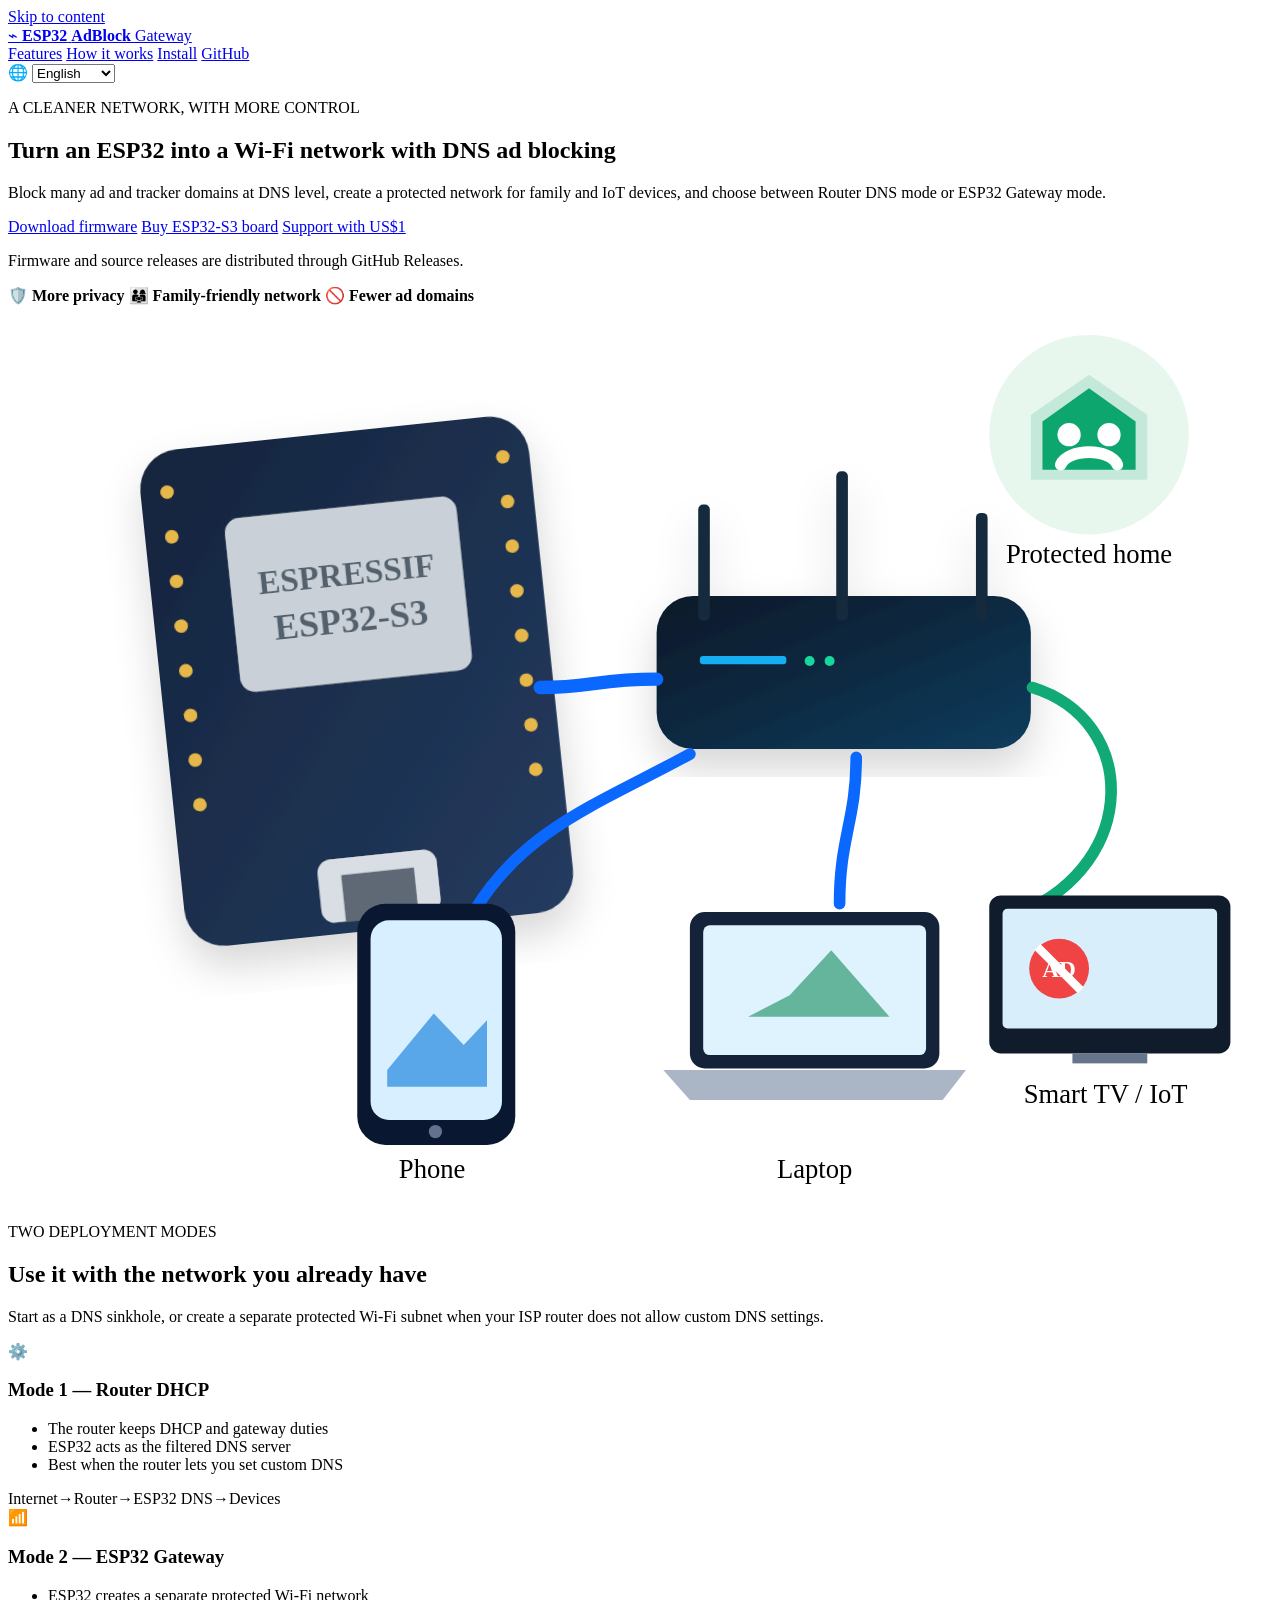
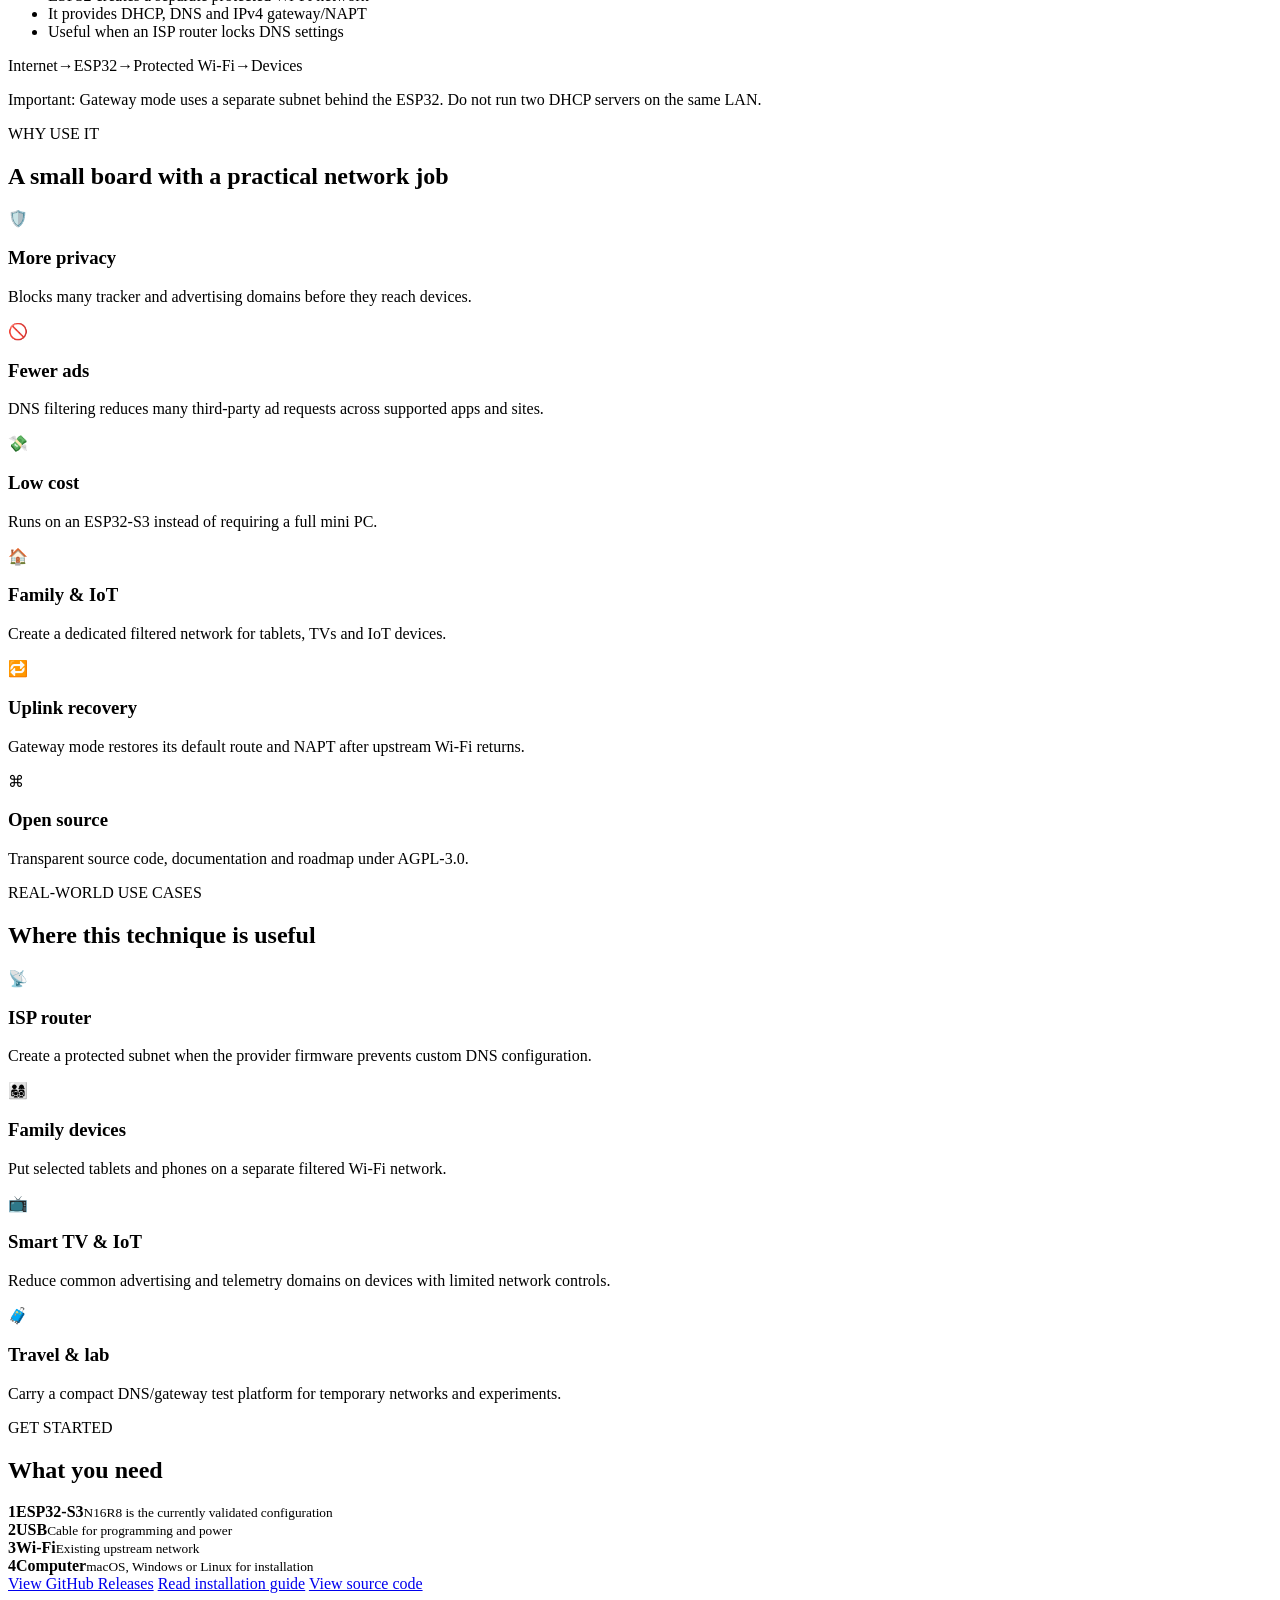
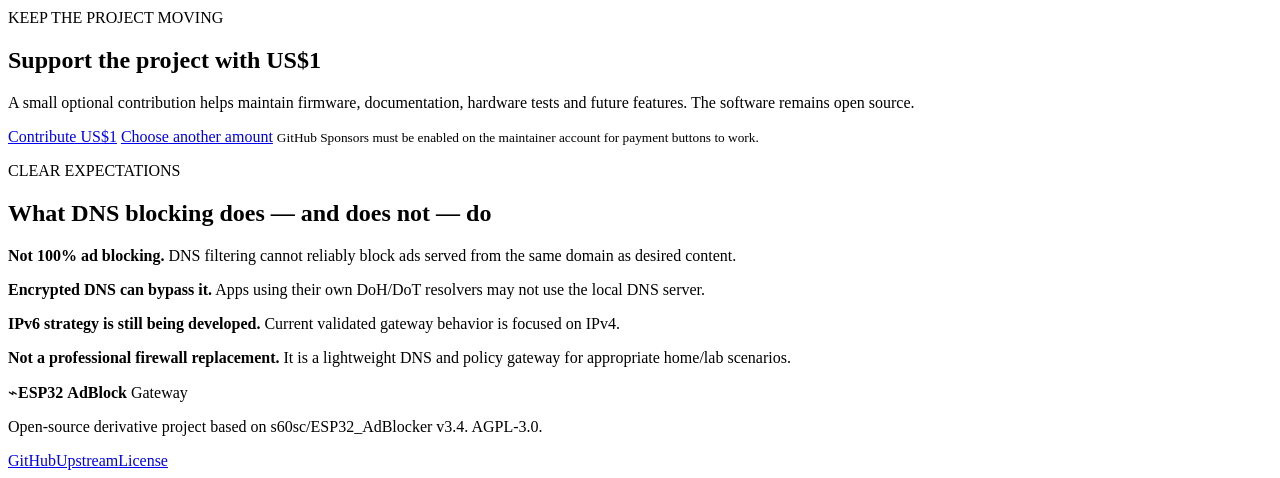
==== site/index.html @ 67499614 "feat(site): add SEO-ready landing page" ====
<!doctype html>
<html lang="en">
<head>
  <meta charset="utf-8">
  <meta name="viewport" content="width=device-width,initial-scale=1">
  <title>ESP32 AdBlock Gateway — DNS Ad Blocking & Protected Wi‑Fi Gateway</title>
  <meta name="description" content="Turn an ESP32-S3 into a low-cost DNS ad blocker and optional protected Wi-Fi gateway for home, family, Smart TV and IoT networks.">
  <meta name="robots" content="index,follow,max-image-preview:large">
  <meta name="theme-color" content="#0b68ff">
  <link rel="canonical" href="https://abraaobat.github.io/ESP32_AdBlocker/">
  <link rel="icon" href="./favicon.svg" type="image/svg+xml">
  <link rel="stylesheet" href="./styles.css">
  <meta property="og:type" content="website">
  <meta property="og:title" content="ESP32 AdBlock Gateway">
  <meta property="og:description" content="DNS-level ad blocking plus an optional protected Wi-Fi gateway powered by ESP32-S3.">
  <meta property="og:url" content="https://abraaobat.github.io/ESP32_AdBlocker/">
  <meta property="og:site_name" content="ESP32 AdBlock Gateway">
  <meta name="twitter:card" content="summary_large_image">
  <script type="application/ld+json">
  {
    "@context":"https://schema.org",
    "@type":"SoftwareApplication",
    "name":"ESP32 AdBlock Gateway",
    "applicationCategory":"UtilitiesApplication",
    "operatingSystem":"ESP32-S3",
    "isAccessibleForFree":true,
    "license":"https://www.gnu.org/licenses/agpl-3.0.html",
    "codeRepository":"https://github.com/abraaobat/ESP32_AdBlocker",
    "downloadUrl":"https://github.com/abraaobat/ESP32_AdBlocker/releases",
    "description":"Open-source ESP32-S3 DNS ad blocker with optional protected Wi-Fi gateway mode."
  }
  </script>
</head>
<body>
  <a class="skip-link" href="#main">Skip to content</a>
  <header class="topbar">
    <a class="brand" href="#top" aria-label="ESP32 AdBlock Gateway home">
      <span class="brand-mark" aria-hidden="true">⌁</span>
      <span><strong>ESP32</strong> <b>AdBlock</b> Gateway</span>
    </a>
    <nav class="nav" aria-label="Primary navigation">
      <a href="#features" data-i18n="navFeatures">Features</a>
      <a href="#how" data-i18n="navHow">How it works</a>
      <a href="#install" data-i18n="navInstall">Install</a>
      <a href="https://github.com/abraaobat/ESP32_AdBlocker" rel="noopener">GitHub</a>
    </nav>
    <label class="lang-control" aria-label="Language">
      <span>🌐</span>
      <select id="languageSelect">
        <option value="en">English</option>
        <option value="pt-BR">Português</option>
        <option value="es">Español</option>
        <option value="fr">Français</option>
        <option value="zh-CN">简体中文</option>
      </select>
    </label>
  </header>

  <main id="main">
    <section class="hero" id="top">
      <div class="hero-copy">
        <p class="eyebrow" data-i18n="eyebrow">A CLEANER NETWORK, WITH MORE CONTROL</p>
        <h1 data-i18n="heroTitle">Turn an ESP32 into a Wi‑Fi network with DNS ad blocking</h1>
        <p class="hero-lead" data-i18n="heroLead">Block many ad and tracker domains at DNS level, create a protected network for family and IoT devices, and choose between Router DNS mode or ESP32 Gateway mode.</p>
        <div class="cta-row">
          <a class="btn btn-primary" href="https://github.com/abraaobat/ESP32_AdBlocker/releases" rel="noopener" data-i18n="downloadFirmware">Download firmware</a>
          <a class="btn btn-accent" href="https://lista.mercadolivre.com.br/esp32-s3-n16r8" rel="nofollow noopener" data-i18n="buyBoard">Buy ESP32-S3 board</a>
          <a class="btn btn-ghost" href="#support" data-i18n="supportOne">Support with US$1</a>
        </div>
        <p class="microcopy" data-i18n="releaseNote">Firmware and source releases are distributed through GitHub Releases.</p>
        <div class="trust-row" aria-label="Benefits">
          <span>🛡️ <b data-i18n="trustPrivacy">More privacy</b></span>
          <span>👨‍👩‍👧 <b data-i18n="trustFamily">Family-friendly network</b></span>
          <span>🚫 <b data-i18n="trustAds">Fewer ad domains</b></span>
        </div>
      </div>

      <div class="hero-visual" aria-label="ESP32 connected between the home network and protected devices">
        <svg viewBox="0 0 760 540" role="img" aria-labelledby="heroSvgTitle heroSvgDesc">
          <title id="heroSvgTitle">ESP32 AdBlock Gateway network diagram</title>
          <desc id="heroSvgDesc">An ESP32-S3 board and home router feeding a phone, laptop and smart TV through a filtered network.</desc>
          <defs>
            <linearGradient id="boardGrad" x1="0" y1="0" x2="1" y2="1"><stop stop-color="#14243d"/><stop offset="1" stop-color="#243b5f"/></linearGradient>
            <linearGradient id="routerGrad" x1="0" y1="0" x2="1" y2="1"><stop stop-color="#071827"/><stop offset="1" stop-color="#123c5d"/></linearGradient>
            <filter id="shadow"><feDropShadow dx="0" dy="12" stdDeviation="12" flood-opacity=".16"/></filter>
          </defs>
          <circle cx="650" cy="78" r="60" fill="#e7f7ee"/>
          <path d="M650 42l35 24v39h-70V66z" fill="#12a36f" opacity=".16"/>
          <path d="M650 50l28 20v29h-56V70z" fill="#0ea66f"/>
          <circle cx="638" cy="78" r="7" fill="#fff"/><circle cx="662" cy="78" r="7" fill="#fff"/><path d="M633 96c4-10 30-10 34 0" stroke="#fff" stroke-width="7" stroke-linecap="round" fill="none"/>
          <text x="650" y="155" text-anchor="middle" class="svg-label">Protected home</text>

          <g transform="translate(90 75) rotate(-6 130 130)" filter="url(#shadow)">
            <rect x="0" y="0" width="235" height="300" rx="24" fill="url(#boardGrad)"/>
            <rect x="48" y="45" width="140" height="105" rx="9" fill="#c9d0d7"/>
            <text x="118" y="92" text-anchor="middle" font-size="20" fill="#52606d" font-weight="700">ESPRESSIF</text>
            <text x="118" y="120" text-anchor="middle" font-size="22" fill="#52606d" font-weight="800">ESP32‑S3</text>
            <rect x="82" y="255" width="72" height="38" rx="8" fill="#d9dee4"/>
            <rect x="96" y="265" width="44" height="28" fill="#5f6974"/>
            <g fill="#e5b84a"><circle cx="16" cy="25" r="4"/><circle cx="16" cy="52" r="4"/><circle cx="16" cy="79" r="4"/><circle cx="16" cy="106" r="4"/><circle cx="16" cy="133" r="4"/><circle cx="16" cy="160" r="4"/><circle cx="16" cy="187" r="4"/><circle cx="16" cy="214" r="4"/><circle cx="219" cy="25" r="4"/><circle cx="219" cy="52" r="4"/><circle cx="219" cy="79" r="4"/><circle cx="219" cy="106" r="4"/><circle cx="219" cy="133" r="4"/><circle cx="219" cy="160" r="4"/><circle cx="219" cy="187" r="4"/><circle cx="219" cy="214" r="4"/></g>
          </g>

          <g transform="translate(390 120)" filter="url(#shadow)">
            <rect x="0" y="55" width="225" height="92" rx="22" fill="url(#routerGrad)"/>
            <rect x="26" y="91" width="52" height="5" rx="2" fill="#13aef3"/><circle cx="92" cy="94" r="3" fill="#16d79c"/><circle cx="104" cy="94" r="3" fill="#16d79c"/>
            <rect x="25" y="0" width="7" height="70" rx="3" fill="#142a3e"/><rect x="108" y="-20" width="7" height="90" rx="3" fill="#142a3e"/><rect x="192" y="5" width="7" height="65" rx="3" fill="#142a3e"/>
          </g>
          <path d="M320 230 C350 230 355 225 390 225" stroke="#0b68ff" stroke-width="8" fill="none" stroke-linecap="round"/>
          <path d="M616 230 C680 250 680 335 610 365" stroke="#11aa76" stroke-width="7" fill="none" stroke-linecap="round"/>
          <path d="M510 272 C510 310 500 320 500 360" stroke="#0b68ff" stroke-width="7" fill="none" stroke-linecap="round"/>
          <path d="M410 270 C355 300 310 315 280 365" stroke="#0b68ff" stroke-width="7" fill="none" stroke-linecap="round"/>

          <g transform="translate(210 360)"><rect width="95" height="145" rx="17" fill="#0a1730"/><rect x="8" y="10" width="79" height="120" rx="11" fill="#d8efff"/><path d="M18 100l28-34 18 19 14-15v40H18z" fill="#59a6e8"/><circle cx="47" cy="137" r="4" fill="#61718e"/></g>
          <g transform="translate(410 365)"><rect x="0" y="0" width="150" height="94" rx="9" fill="#14223a"/><rect x="8" y="8" width="134" height="78" rx="4" fill="#dff3ff"/><path d="M60 50l25-27 35 40H35z" fill="#65b59c"/><path d="M-16 95h182l-14 18H0z" fill="#aab6c6"/></g>
          <g transform="translate(590 355)"><rect width="145" height="95" rx="7" fill="#101b2c"/><rect x="8" y="8" width="129" height="72" rx="3" fill="#d9eefb"/><circle cx="42" cy="44" r="18" fill="#f04444"/><text x="42" y="49" text-anchor="middle" font-size="14" fill="#fff" font-weight="900">AD</text><line x1="29" y1="31" x2="55" y2="57" stroke="#fff" stroke-width="5"/><rect x="50" y="95" width="45" height="6" fill="#66758b"/></g>
          <text x="255" y="525" text-anchor="middle" class="svg-label">Phone</text><text x="485" y="525" text-anchor="middle" class="svg-label">Laptop</text><text x="660" y="480" text-anchor="middle" class="svg-label">Smart TV / IoT</text>
        </svg>
      </div>
    </section>

    <section class="section" id="how">
      <div class="section-heading">
        <p class="eyebrow" data-i18n="howEyebrow">TWO DEPLOYMENT MODES</p>
        <h2 data-i18n="howTitle">Use it with the network you already have</h2>
        <p data-i18n="howLead">Start as a DNS sinkhole, or create a separate protected Wi‑Fi subnet when your ISP router does not allow custom DNS settings.</p>
      </div>
      <div class="mode-grid">
        <article class="mode-card blue-card">
          <div class="mode-icon">⚙️</div>
          <h3 data-i18n="mode1Title">Mode 1 — Router DHCP</h3>
          <ul>
            <li data-i18n="mode1a">The router keeps DHCP and gateway duties</li>
            <li data-i18n="mode1b">ESP32 acts as the filtered DNS server</li>
            <li data-i18n="mode1c">Best when the router lets you set custom DNS</li>
          </ul>
          <div class="mini-flow"><span>Internet</span><b>→</b><span>Router</span><b>→</b><span>ESP32 DNS</span><b>→</b><span>Devices</span></div>
        </article>
        <article class="mode-card green-card">
          <div class="mode-icon">📶</div>
          <h3 data-i18n="mode2Title">Mode 2 — ESP32 Gateway</h3>
          <ul>
            <li data-i18n="mode2a">ESP32 creates a separate protected Wi‑Fi network</li>
            <li data-i18n="mode2b">It provides DHCP, DNS and IPv4 gateway/NAPT</li>
            <li data-i18n="mode2c">Useful when an ISP router locks DNS settings</li>
          </ul>
          <div class="mini-flow"><span>Internet</span><b>→</b><span>ESP32</span><b>→</b><span>Protected Wi‑Fi</span><b>→</b><span>Devices</span></div>
        </article>
      </div>
      <p class="notice" data-i18n="dhcpWarning">Important: Gateway mode uses a separate subnet behind the ESP32. Do not run two DHCP servers on the same LAN.</p>
    </section>

    <section class="section tinted" id="features">
      <div class="section-heading">
        <p class="eyebrow" data-i18n="featuresEyebrow">WHY USE IT</p>
        <h2 data-i18n="featuresTitle">A small board with a practical network job</h2>
      </div>
      <div class="feature-grid">
        <article><span>🛡️</span><h3 data-i18n="fPrivacy">More privacy</h3><p data-i18n="fPrivacyD">Blocks many tracker and advertising domains before they reach devices.</p></article>
        <article><span>🚫</span><h3 data-i18n="fAds">Fewer ads</h3><p data-i18n="fAdsD">DNS filtering reduces many third-party ad requests across supported apps and sites.</p></article>
        <article><span>💸</span><h3 data-i18n="fCost">Low cost</h3><p data-i18n="fCostD">Runs on an ESP32-S3 instead of requiring a full mini PC.</p></article>
        <article><span>🏠</span><h3 data-i18n="fFamily">Family & IoT</h3><p data-i18n="fFamilyD">Create a dedicated filtered network for tablets, TVs and IoT devices.</p></article>
        <article><span>🔁</span><h3 data-i18n="fRecovery">Uplink recovery</h3><p data-i18n="fRecoveryD">Gateway mode restores its default route and NAPT after upstream Wi‑Fi returns.</p></article>
        <article><span>⌘</span><h3 data-i18n="fOpen">Open source</h3><p data-i18n="fOpenD">Transparent source code, documentation and roadmap under AGPL-3.0.</p></article>
      </div>
    </section>

    <section class="section">
      <div class="section-heading"><p class="eyebrow" data-i18n="useEyebrow">REAL-WORLD USE CASES</p><h2 data-i18n="useTitle">Where this technique is useful</h2></div>
      <div class="use-grid">
        <article><div class="use-art router-art">📡</div><h3 data-i18n="uIsp">ISP router</h3><p data-i18n="uIspD">Create a protected subnet when the provider firmware prevents custom DNS configuration.</p></article>
        <article><div class="use-art family-art">👨‍👩‍👧‍👦</div><h3 data-i18n="uKids">Family devices</h3><p data-i18n="uKidsD">Put selected tablets and phones on a separate filtered Wi‑Fi network.</p></article>
        <article><div class="use-art tv-art">📺</div><h3 data-i18n="uTv">Smart TV & IoT</h3><p data-i18n="uTvD">Reduce common advertising and telemetry domains on devices with limited network controls.</p></article>
        <article><div class="use-art travel-art">🧳</div><h3 data-i18n="uTravel">Travel & lab</h3><p data-i18n="uTravelD">Carry a compact DNS/gateway test platform for temporary networks and experiments.</p></article>
      </div>
    </section>

    <section class="section install-section" id="install">
      <div class="section-heading"><p class="eyebrow" data-i18n="installEyebrow">GET STARTED</p><h2 data-i18n="installTitle">What you need</h2></div>
      <div class="requirements">
        <div><b>1</b><span><strong>ESP32‑S3</strong><small data-i18n="reqBoard">N16R8 is the currently validated configuration</small></span></div>
        <div><b>2</b><span><strong>USB</strong><small data-i18n="reqUsb">Cable for programming and power</small></span></div>
        <div><b>3</b><span><strong>Wi‑Fi</strong><small data-i18n="reqWifi">Existing upstream network</small></span></div>
        <div><b>4</b><span><strong data-i18n="reqComputerTitle">Computer</strong><small data-i18n="reqComputer">macOS, Windows or Linux for installation</small></span></div>
      </div>
      <div class="install-actions">
        <a class="btn btn-primary" href="https://github.com/abraaobat/ESP32_AdBlocker/releases" data-i18n="viewReleases">View GitHub Releases</a>
        <a class="btn btn-ghost" href="https://github.com/abraaobat/ESP32_AdBlocker#readme" data-i18n="readGuide">Read installation guide</a>
        <a class="btn btn-ghost" href="https://github.com/abraaobat/ESP32_AdBlocker" data-i18n="viewSource">View source code</a>
      </div>
    </section>

    <section class="section support" id="support">
      <div>
        <p class="eyebrow" data-i18n="supportEyebrow">KEEP THE PROJECT MOVING</p>
        <h2 data-i18n="supportTitle">Support the project with US$1</h2>
        <p data-i18n="supportLead">A small optional contribution helps maintain firmware, documentation, hardware tests and future features. The software remains open source.</p>
      </div>
      <div class="support-actions">
        <a class="btn btn-primary" href="https://github.com/sponsors/abraaobat?metadata_campaign=esp32-adblock-gateway" rel="noopener" data-i18n="contributeOne">Contribute US$1</a>
        <a class="btn btn-ghost" href="https://github.com/sponsors/abraaobat?metadata_campaign=esp32-adblock-gateway" rel="noopener" data-i18n="contributeOther">Choose another amount</a>
        <small data-i18n="supportSetup">GitHub Sponsors must be enabled on the maintainer account for payment buttons to work.</small>
      </div>
    </section>

    <section class="section caveats">
      <div class="section-heading"><p class="eyebrow" data-i18n="limitsEyebrow">CLEAR EXPECTATIONS</p><h2 data-i18n="limitsTitle">What DNS blocking does — and does not — do</h2></div>
      <div class="caveat-grid">
        <p data-i18n="limit1"><strong>Not 100% ad blocking.</strong> DNS filtering cannot reliably block ads served from the same domain as desired content.</p>
        <p data-i18n="limit2"><strong>Encrypted DNS can bypass it.</strong> Apps using their own DoH/DoT resolvers may not use the local DNS server.</p>
        <p data-i18n="limit3"><strong>IPv6 strategy is still being developed.</strong> Current validated gateway behavior is focused on IPv4.</p>
        <p data-i18n="limit4"><strong>Not a professional firewall replacement.</strong> It is a lightweight DNS and policy gateway for appropriate home/lab scenarios.</p>
      </div>
    </section>
  </main>

  <footer>
    <div class="brand"><span class="brand-mark">⌁</span><span><strong>ESP32</strong> <b>AdBlock</b> Gateway</span></div>
    <p data-i18n="footerText">Open-source derivative project based on s60sc/ESP32_AdBlocker v3.4. AGPL-3.0.</p>
    <div class="footer-links"><a href="https://github.com/abraaobat/ESP32_AdBlocker">GitHub</a><a href="https://github.com/s60sc/ESP32_AdBlocker">Upstream</a><a href="https://github.com/abraaobat/ESP32_AdBlocker/blob/main/LICENSE">License</a></div>
  </footer>
  <script src="./app.js" defer></script>
</body>
</html>
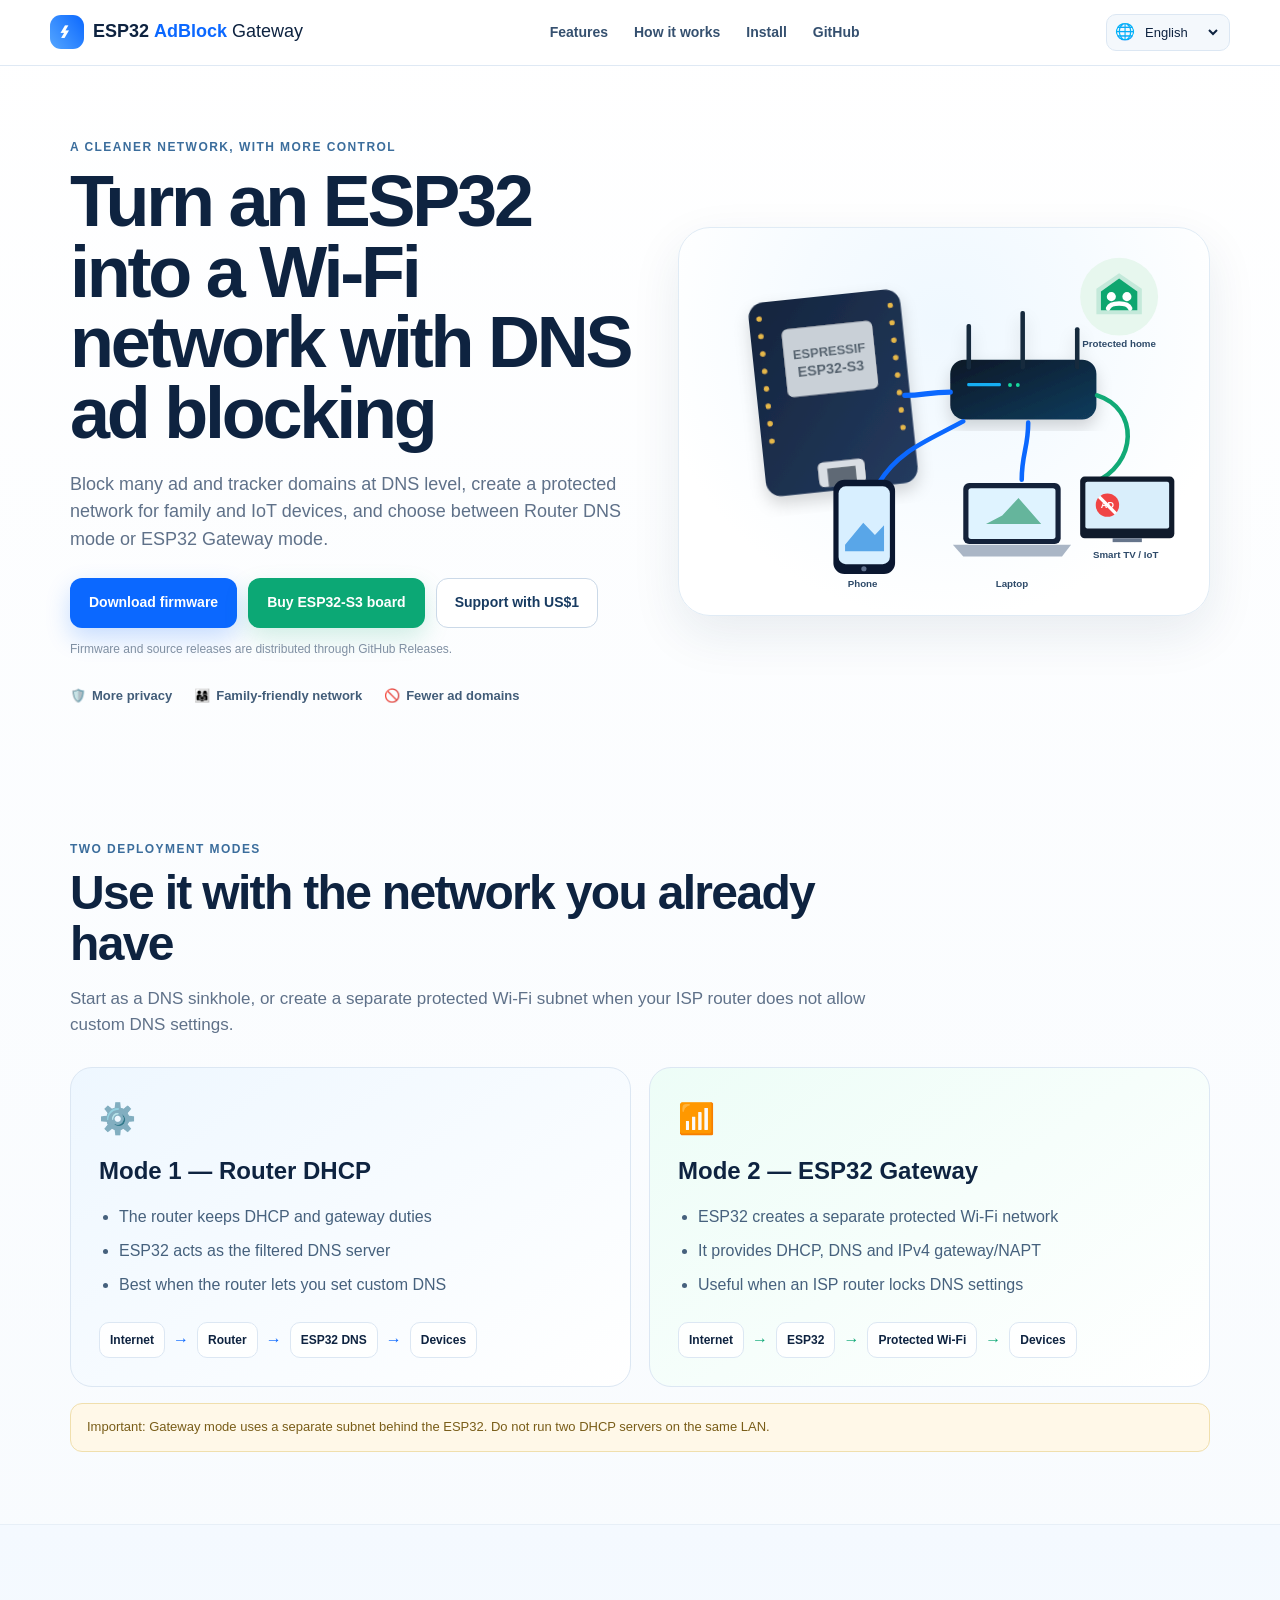
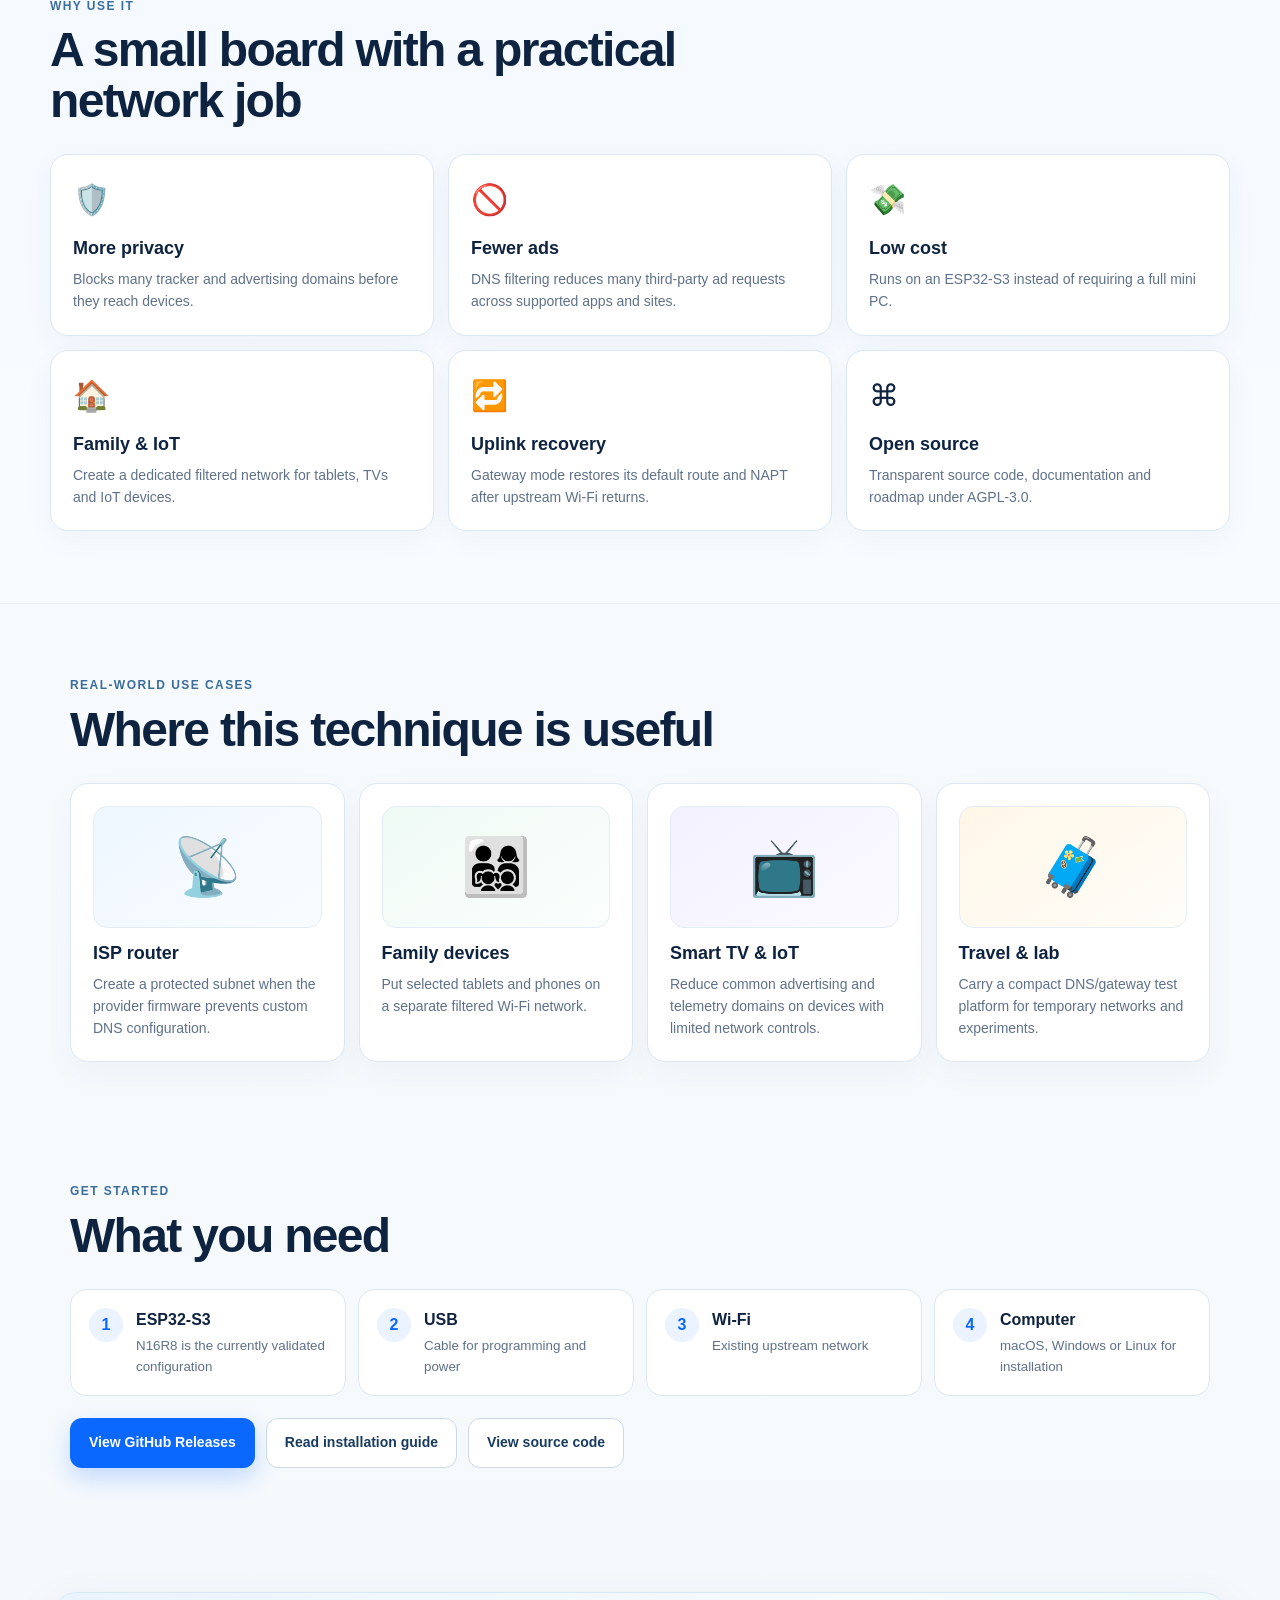
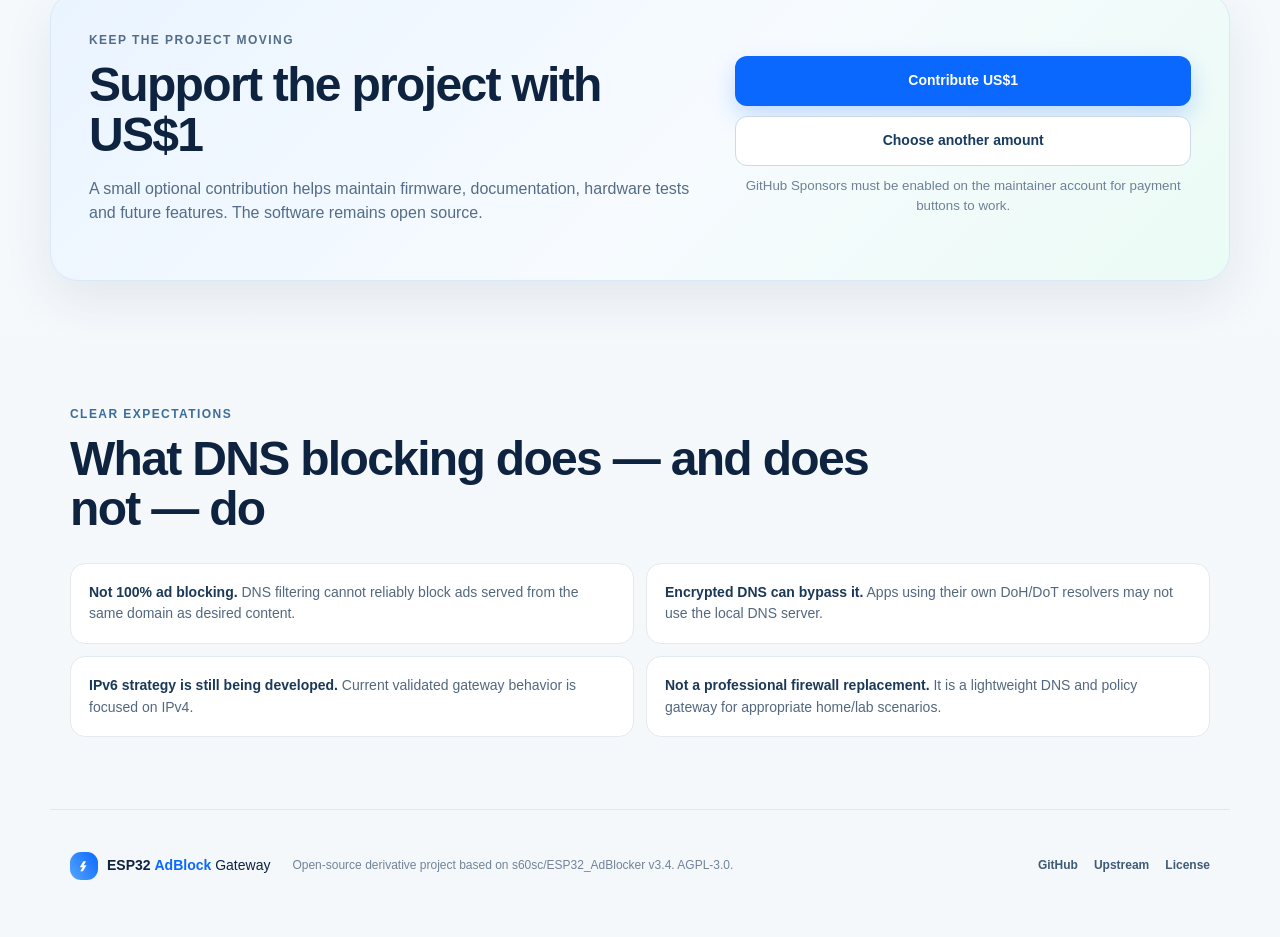
==== commit 9e65cfb7: "fix(site): update ESP32-S3 purchase link" ====
--- a/site/index.html
+++ b/site/index.html
@@ -64,7 +64,7 @@
         <p class="hero-lead" data-i18n="heroLead">Block many ad and tracker domains at DNS level, create a protected network for family and IoT devices, and choose between Router DNS mode or ESP32 Gateway mode.</p>
         <div class="cta-row">
           <a class="btn btn-primary" href="https://github.com/abraaobat/ESP32_AdBlocker/releases" rel="noopener" data-i18n="downloadFirmware">Download firmware</a>
-          <a class="btn btn-accent" href="https://lista.mercadolivre.com.br/esp32-s3-n16r8" rel="nofollow noopener" data-i18n="buyBoard">Buy ESP32-S3 board</a>
+          <a class="btn btn-accent" href="https://pt.aliexpress.com/item/1005006418608267.html" rel="nofollow noopener" data-i18n="buyBoard">Buy ESP32-S3 board</a>
           <a class="btn btn-ghost" href="#support" data-i18n="supportOne">Support with US$1</a>
         </div>
         <p class="microcopy" data-i18n="releaseNote">Firmware and source releases are distributed through GitHub Releases.</p>
--- a/site/styles.css
+++ b/site/styles.css
@@ -0,0 +1 @@
+:root{--bg:#f6f9fc;--surface:#fff;--surface2:#eef6ff;--text:#0e2340;--muted:#5f7189;--line:#dce7f3;--blue:#0b68ff;--blue2:#eaf3ff;--green:#0ca875;--green2:#e9f9f3;--red:#e5484d;--shadow:0 18px 50px rgba(23,56,93,.09);--radius:22px;--max:1180px}*{box-sizing:border-box}html{scroll-behavior:smooth}body{margin:0;background:linear-gradient(180deg,#fff 0,#f8fbfe 38%,#f4f8fb 100%);color:var(--text);font-family:Inter,ui-sans-serif,-apple-system,BlinkMacSystemFont,"Segoe UI",Roboto,Helvetica,Arial,sans-serif;line-height:1.55}a{color:inherit}img,svg{max-width:100%;display:block}.skip-link{position:absolute;left:-9999px;top:12px;background:#fff;padding:10px 14px;border-radius:9px;z-index:100}.skip-link:focus{left:12px}.topbar{position:sticky;top:0;z-index:40;display:grid;grid-template-columns:auto 1fr auto;align-items:center;gap:20px;padding:14px max(20px,calc((100vw - var(--max))/2));background:rgba(255,255,255,.9);backdrop-filter:blur(16px);border-bottom:1px solid rgba(220,231,243,.9)}.brand{display:flex;gap:9px;align-items:center;text-decoration:none;font-size:18px;white-space:nowrap}.brand b{color:var(--blue)}.brand-mark{display:grid;place-items:center;width:34px;height:34px;border-radius:11px;background:linear-gradient(145deg,var(--blue),#55a6ff);color:#fff;font-size:24px;font-weight:900;transform:rotate(90deg)}.nav{display:flex;justify-content:center;gap:26px}.nav a{text-decoration:none;font-size:14px;font-weight:700;color:#35506f}.nav a:hover{color:var(--blue)}.lang-control{display:flex;align-items:center;gap:6px;background:#f4f8fc;border:1px solid var(--line);padding:5px 8px;border-radius:10px}.lang-control select{border:0;background:transparent;color:var(--text);font:inherit;font-size:13px;outline:none}.hero{max-width:var(--max);margin:0 auto;padding:72px 20px 62px;display:grid;grid-template-columns:1.03fr .97fr;gap:44px;align-items:center}.eyebrow{margin:0 0 10px;color:#3b6d9c;font-size:12px;font-weight:900;letter-spacing:.12em;text-transform:uppercase}.hero h1{font-size:clamp(42px,5.8vw,72px);line-height:.98;letter-spacing:-.045em;margin:0 0 22px;max-width:760px}.hero-lead{font-size:18px;color:var(--muted);max-width:720px;margin:0 0 24px}.cta-row,.install-actions{display:flex;gap:11px;flex-wrap:wrap}.btn{display:inline-flex;align-items:center;justify-content:center;padding:13px 18px;border-radius:12px;text-decoration:none;font-weight:850;font-size:14px;border:1px solid transparent;transition:.18s transform,.18s box-shadow,.18s background}.btn:hover{transform:translateY(-2px)}.btn-primary{background:var(--blue);color:#fff;box-shadow:0 10px 25px rgba(11,104,255,.22)}.btn-accent{background:var(--green);color:#fff;box-shadow:0 10px 25px rgba(12,168,117,.18)}.btn-ghost{background:#fff;border-color:#cbd9e8;color:#183b61}.btn-ghost:hover{border-color:#9cbde3;box-shadow:0 8px 22px rgba(34,80,130,.08)}.microcopy{font-size:12px;color:#8090a3;margin:12px 0 0}.trust-row{display:flex;flex-wrap:wrap;gap:14px 22px;margin-top:27px;color:#425d79;font-size:13px}.trust-row span{display:flex;align-items:center;gap:6px}.hero-visual{background:radial-gradient(circle at 50% 25%,#eff8ff 0,#f6fbff 38%,#fff 75%);border:1px solid #e0ebf5;border-radius:32px;padding:18px;box-shadow:var(--shadow);overflow:hidden}.svg-label{font-size:15px;fill:#2e4a69;font-weight:800}.section{max-width:var(--max);margin:0 auto;padding:72px 20px}.section.tinted{max-width:none;padding-left:max(20px,calc((100vw - var(--max))/2));padding-right:max(20px,calc((100vw - var(--max))/2));background:linear-gradient(180deg,#f4f9ff,#f9fcff);border-top:1px solid #e7eff7;border-bottom:1px solid #e7eff7}.section-heading{max-width:800px;margin-bottom:28px}.section h2{font-size:clamp(30px,4vw,48px);line-height:1.05;letter-spacing:-.035em;margin:0 0 12px}.section-heading>p:last-child{color:var(--muted);font-size:17px}.mode-grid{display:grid;grid-template-columns:1fr 1fr;gap:18px}.mode-card{position:relative;padding:28px;border-radius:var(--radius);border:1px solid var(--line);overflow:hidden}.blue-card{background:linear-gradient(145deg,#eef7ff,#fff)}.green-card{background:linear-gradient(145deg,#edfdf7,#fff)}.mode-icon{font-size:30px}.mode-card h3{font-size:24px;margin:10px 0 16px}.mode-card ul{padding-left:20px;color:#46617d}.mode-card li{margin:9px 0}.mini-flow{margin-top:24px;display:flex;align-items:center;gap:8px;flex-wrap:wrap}.mini-flow span{background:rgba(255,255,255,.9);border:1px solid var(--line);padding:8px 10px;border-radius:10px;font-size:12px;font-weight:800}.mini-flow b{color:var(--blue)}.green-card .mini-flow b{color:var(--green)}.notice{margin:16px 0 0;padding:13px 16px;border-radius:12px;background:#fff8e8;border:1px solid #f0dfad;color:#795d18;font-size:13px}.feature-grid{display:grid;grid-template-columns:repeat(3,1fr);gap:14px}.feature-grid article,.use-grid article{background:#fff;border:1px solid var(--line);border-radius:18px;padding:22px;box-shadow:0 10px 30px rgba(35,72,110,.045)}.feature-grid article>span{font-size:30px}.feature-grid h3,.use-grid h3{font-size:18px;margin:12px 0 6px}.feature-grid p,.use-grid p{margin:0;color:var(--muted);font-size:14px}.use-grid{display:grid;grid-template-columns:repeat(4,1fr);gap:14px}.use-art{height:122px;border-radius:14px;display:grid;place-items:center;font-size:56px;background:linear-gradient(145deg,#eef7ff,#f9fcff);border:1px solid #e3edf6}.family-art{background:linear-gradient(145deg,#effaf5,#fbfefc)}.tv-art{background:linear-gradient(145deg,#f3f1ff,#fbfaff)}.travel-art{background:linear-gradient(145deg,#fff6e7,#fffdf9)}.install-section{padding-top:48px}.requirements{display:grid;grid-template-columns:repeat(4,1fr);gap:12px;margin-bottom:22px}.requirements>div{display:flex;gap:13px;align-items:flex-start;background:#fff;border:1px solid var(--line);border-radius:16px;padding:18px}.requirements b{display:grid;place-items:center;min-width:34px;height:34px;border-radius:50%;background:var(--blue2);color:var(--blue)}.requirements span{display:grid;gap:3px}.requirements small{color:var(--muted)}.support{display:grid;grid-template-columns:1.15fr .85fr;gap:30px;align-items:center;background:linear-gradient(135deg,#eaf4ff,#f7fbff 55%,#ebfbf5);border:1px solid #d8e8f8;border-radius:28px;padding:38px;box-shadow:var(--shadow);margin-top:52px;margin-bottom:52px}.support h2{margin-bottom:10px}.support p{color:#536d88;max-width:700px}.support-actions{display:flex;flex-direction:column;align-items:stretch;gap:10px}.support-actions small{color:#6e8197;text-align:center}.caveat-grid{display:grid;grid-template-columns:1fr 1fr;gap:12px}.caveat-grid p{margin:0;padding:18px;border-radius:15px;border:1px solid #e3eaf0;background:#fff;color:#53687f;font-size:14px}.caveat-grid strong{color:#1a3858}footer{max-width:var(--max);margin:0 auto;padding:34px 20px 50px;display:grid;grid-template-columns:auto 1fr auto;gap:22px;align-items:center;border-top:1px solid var(--line);color:#728399;font-size:12px}footer .brand{font-size:14px;color:var(--text)}footer .brand-mark{width:28px;height:28px;font-size:19px}.footer-links{display:flex;gap:16px}.footer-links a{text-decoration:none;font-weight:750;color:#405b77}@media(max-width:980px){.topbar{grid-template-columns:1fr auto}.nav{display:none}.hero{grid-template-columns:1fr;padding-top:48px}.hero-visual{max-width:700px;margin:auto}.feature-grid{grid-template-columns:repeat(2,1fr)}.use-grid{grid-template-columns:repeat(2,1fr)}.requirements{grid-template-columns:repeat(2,1fr)}.support{grid-template-columns:1fr}footer{grid-template-columns:1fr}.footer-links{flex-wrap:wrap}}@media(max-width:620px){.topbar{padding:12px 14px}.brand{font-size:15px}.brand-mark{width:30px;height:30px}.lang-control span{display:none}.hero{padding:42px 16px}.hero h1{font-size:44px}.hero-lead{font-size:16px}.cta-row .btn{width:100%}.trust-row{display:grid}.section{padding:54px 16px}.section.tinted{padding-left:16px;padding-right:16px}.mode-grid,.feature-grid,.use-grid,.requirements,.caveat-grid{grid-template-columns:1fr}.support{margin:34px 16px;padding:25px 20px;border-radius:22px}.install-actions .btn{width:100%}footer{padding-left:16px;padding-right:16px}}@media(prefers-reduced-motion:reduce){html{scroll-behavior:auto}.btn{transition:none}}
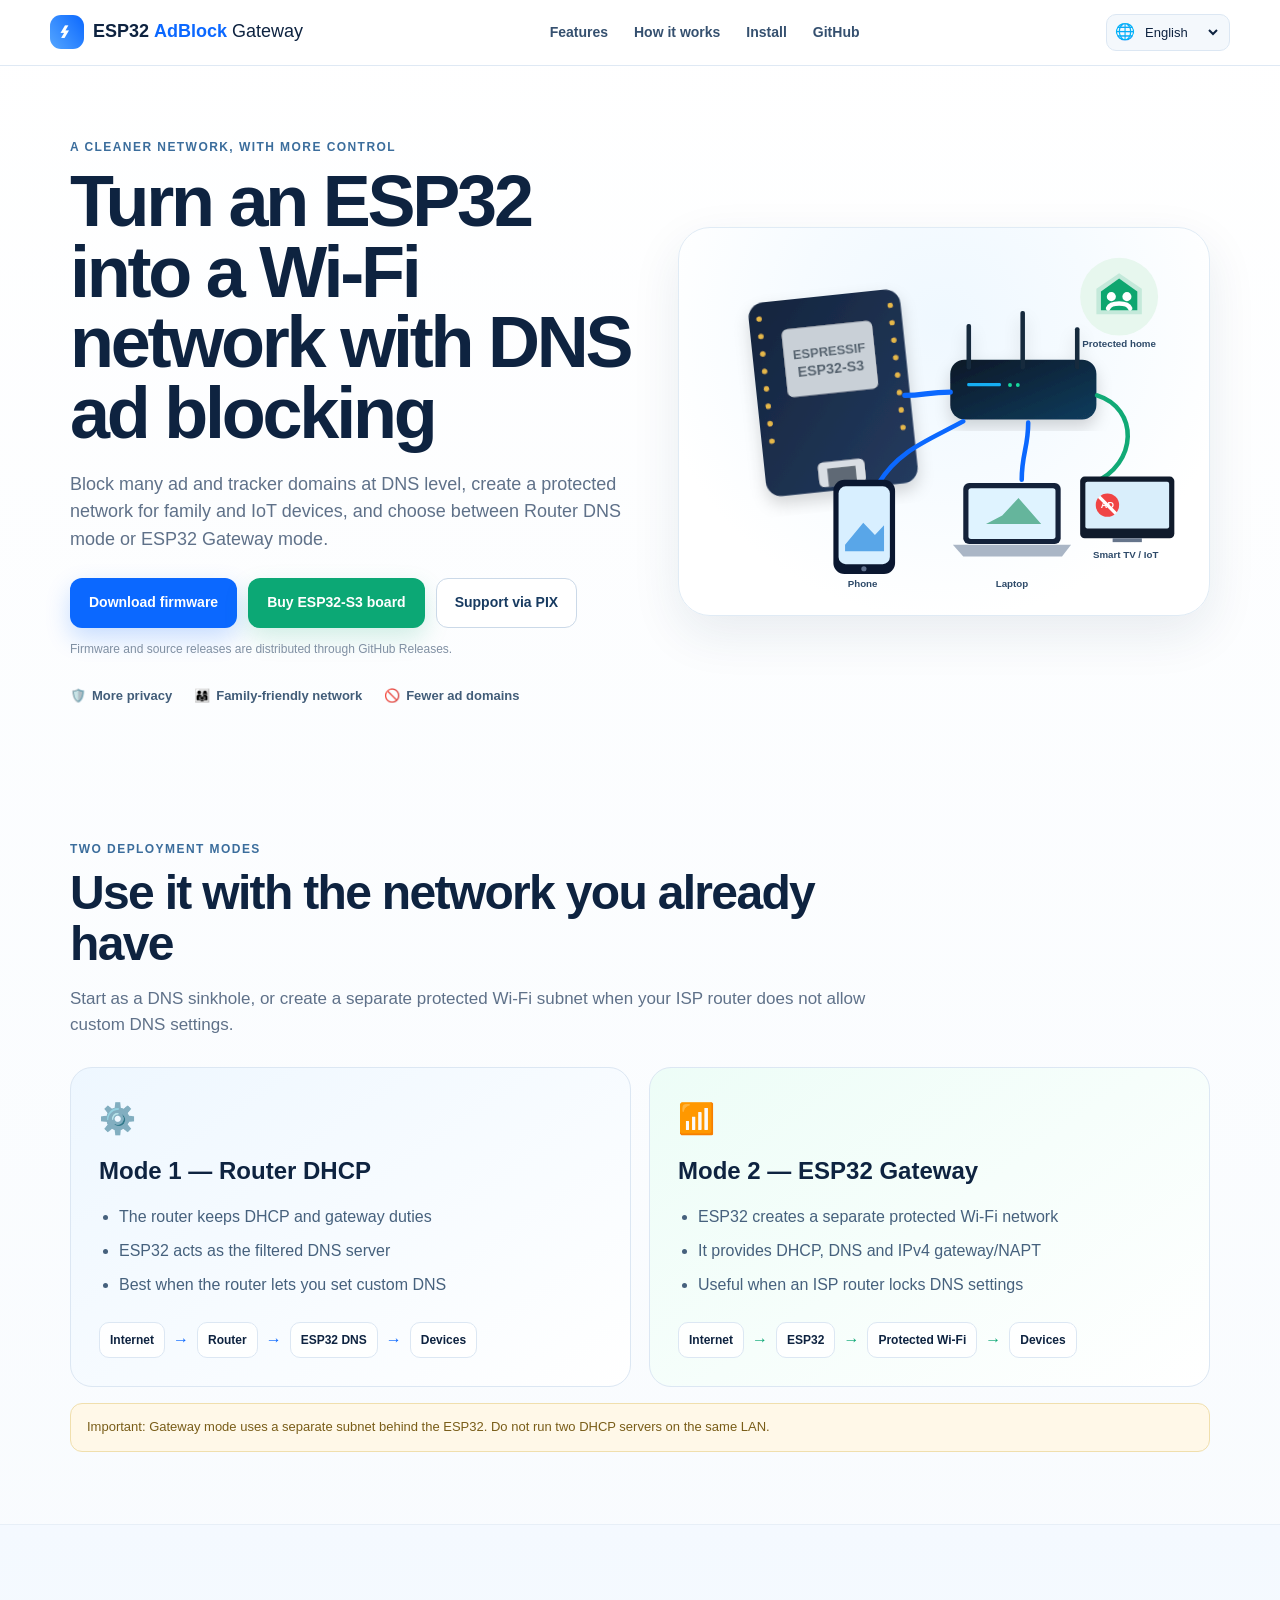
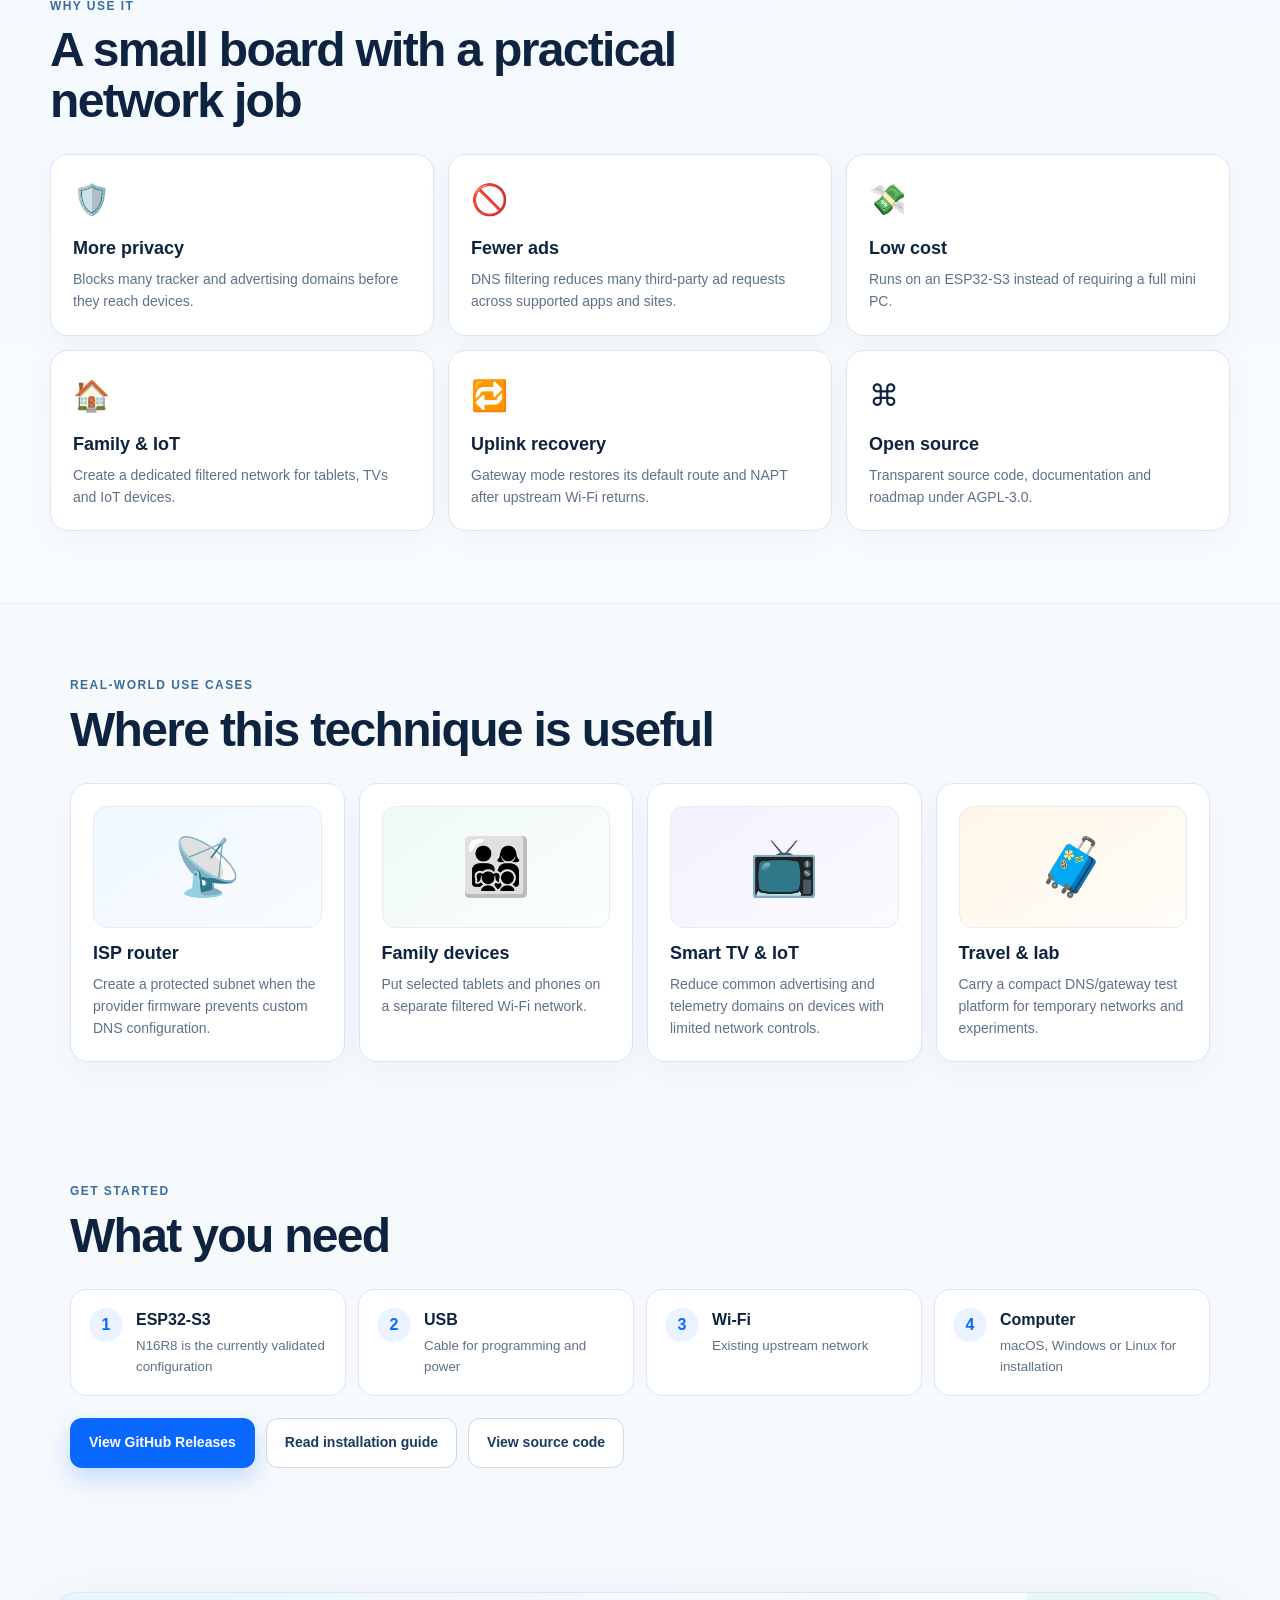
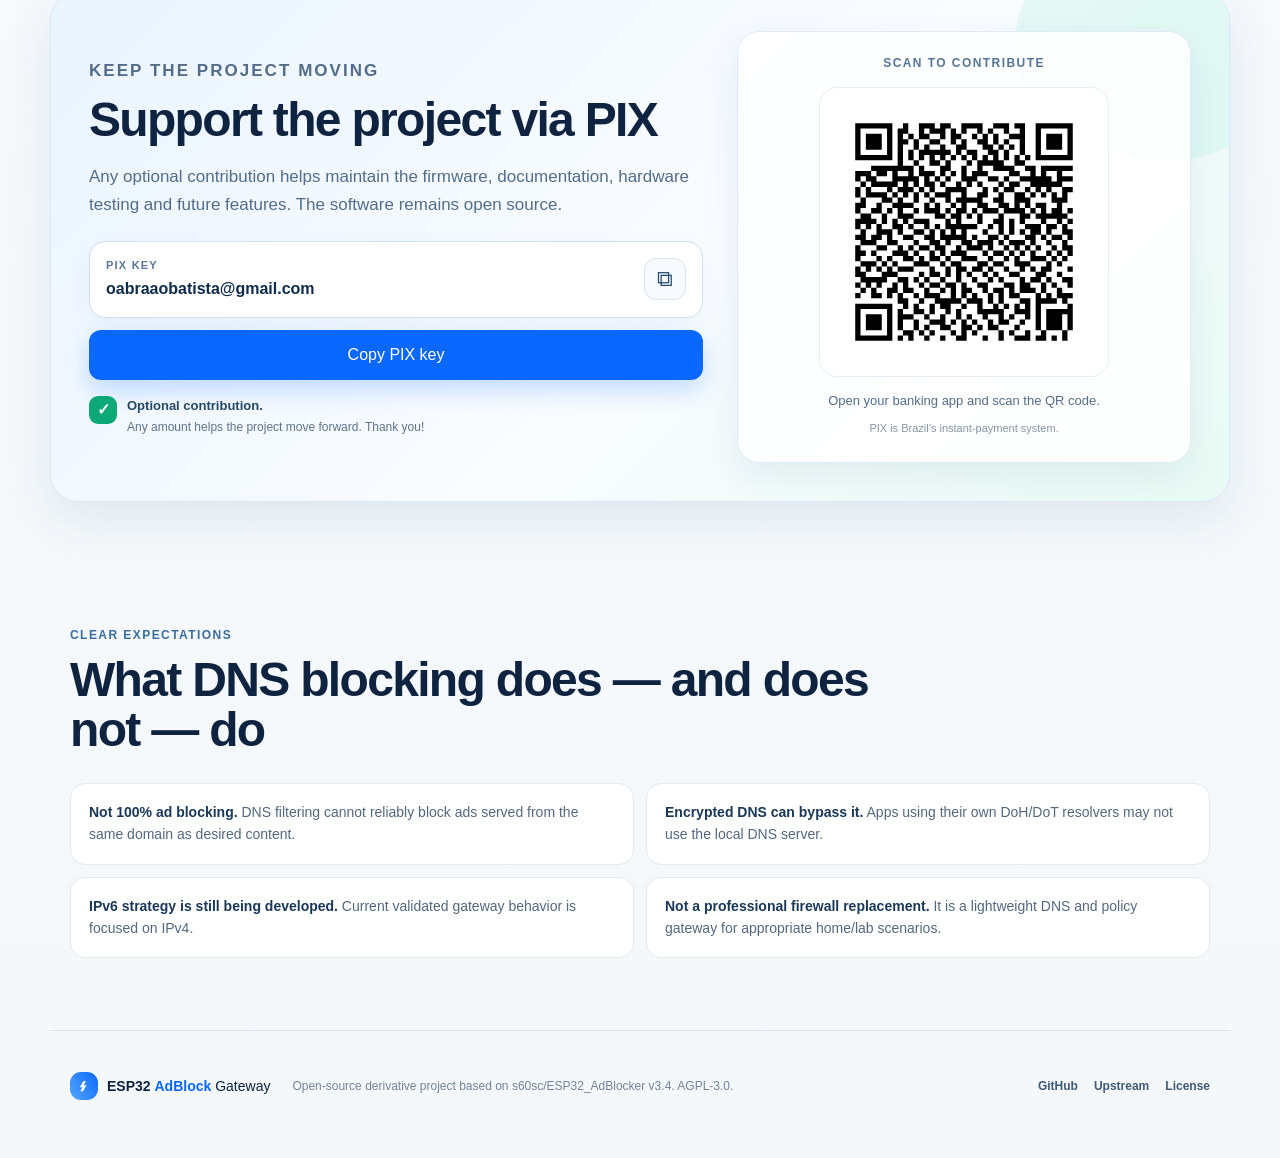
==== commit 812686cf: "chore(site): add Google Search Console verification" ====
--- a/site/index.html
+++ b/site/index.html
@@ -3,6 +3,7 @@
 <head>
   <meta charset="utf-8">
   <meta name="viewport" content="width=device-width,initial-scale=1">
+  <meta name="google-site-verification" content="0h8yRCge7UtPO570fPZsTDNVKGekMW01I0p9-vthDMI">
   <title>ESP32 AdBlock Gateway — DNS Ad Blocking & Protected Wi‑Fi Gateway</title>
   <meta name="description" content="Turn an ESP32-S3 into a low-cost DNS ad blocker and optional protected Wi-Fi gateway for home, family, Smart TV and IoT networks.">
   <meta name="robots" content="index,follow,max-image-preview:large">
@@ -220,4 +221,4 @@
   </footer>
   <script src="./app.js" defer></script>
 </body>
-</html>
+</html>
--- a/site/styles.css
+++ b/site/styles.css
@@ -1 +1,3 @@
 :root{--bg:#f6f9fc;--surface:#fff;--surface2:#eef6ff;--text:#0e2340;--muted:#5f7189;--line:#dce7f3;--blue:#0b68ff;--blue2:#eaf3ff;--green:#0ca875;--green2:#e9f9f3;--red:#e5484d;--shadow:0 18px 50px rgba(23,56,93,.09);--radius:22px;--max:1180px}*{box-sizing:border-box}html{scroll-behavior:smooth}body{margin:0;background:linear-gradient(180deg,#fff 0,#f8fbfe 38%,#f4f8fb 100%);color:var(--text);font-family:Inter,ui-sans-serif,-apple-system,BlinkMacSystemFont,"Segoe UI",Roboto,Helvetica,Arial,sans-serif;line-height:1.55}a{color:inherit}img,svg{max-width:100%;display:block}.skip-link{position:absolute;left:-9999px;top:12px;background:#fff;padding:10px 14px;border-radius:9px;z-index:100}.skip-link:focus{left:12px}.topbar{position:sticky;top:0;z-index:40;display:grid;grid-template-columns:auto 1fr auto;align-items:center;gap:20px;padding:14px max(20px,calc((100vw - var(--max))/2));background:rgba(255,255,255,.9);backdrop-filter:blur(16px);border-bottom:1px solid rgba(220,231,243,.9)}.brand{display:flex;gap:9px;align-items:center;text-decoration:none;font-size:18px;white-space:nowrap}.brand b{color:var(--blue)}.brand-mark{display:grid;place-items:center;width:34px;height:34px;border-radius:11px;background:linear-gradient(145deg,var(--blue),#55a6ff);color:#fff;font-size:24px;font-weight:900;transform:rotate(90deg)}.nav{display:flex;justify-content:center;gap:26px}.nav a{text-decoration:none;font-size:14px;font-weight:700;color:#35506f}.nav a:hover{color:var(--blue)}.lang-control{display:flex;align-items:center;gap:6px;background:#f4f8fc;border:1px solid var(--line);padding:5px 8px;border-radius:10px}.lang-control select{border:0;background:transparent;color:var(--text);font:inherit;font-size:13px;outline:none}.hero{max-width:var(--max);margin:0 auto;padding:72px 20px 62px;display:grid;grid-template-columns:1.03fr .97fr;gap:44px;align-items:center}.eyebrow{margin:0 0 10px;color:#3b6d9c;font-size:12px;font-weight:900;letter-spacing:.12em;text-transform:uppercase}.hero h1{font-size:clamp(42px,5.8vw,72px);line-height:.98;letter-spacing:-.045em;margin:0 0 22px;max-width:760px}.hero-lead{font-size:18px;color:var(--muted);max-width:720px;margin:0 0 24px}.cta-row,.install-actions{display:flex;gap:11px;flex-wrap:wrap}.btn{display:inline-flex;align-items:center;justify-content:center;padding:13px 18px;border-radius:12px;text-decoration:none;font-weight:850;font-size:14px;border:1px solid transparent;transition:.18s transform,.18s box-shadow,.18s background}.btn:hover{transform:translateY(-2px)}.btn-primary{background:var(--blue);color:#fff;box-shadow:0 10px 25px rgba(11,104,255,.22)}.btn-accent{background:var(--green);color:#fff;box-shadow:0 10px 25px rgba(12,168,117,.18)}.btn-ghost{background:#fff;border-color:#cbd9e8;color:#183b61}.btn-ghost:hover{border-color:#9cbde3;box-shadow:0 8px 22px rgba(34,80,130,.08)}.microcopy{font-size:12px;color:#8090a3;margin:12px 0 0}.trust-row{display:flex;flex-wrap:wrap;gap:14px 22px;margin-top:27px;color:#425d79;font-size:13px}.trust-row span{display:flex;align-items:center;gap:6px}.hero-visual{background:radial-gradient(circle at 50% 25%,#eff8ff 0,#f6fbff 38%,#fff 75%);border:1px solid #e0ebf5;border-radius:32px;padding:18px;box-shadow:var(--shadow);overflow:hidden}.svg-label{font-size:15px;fill:#2e4a69;font-weight:800}.section{max-width:var(--max);margin:0 auto;padding:72px 20px}.section.tinted{max-width:none;padding-left:max(20px,calc((100vw - var(--max))/2));padding-right:max(20px,calc((100vw - var(--max))/2));background:linear-gradient(180deg,#f4f9ff,#f9fcff);border-top:1px solid #e7eff7;border-bottom:1px solid #e7eff7}.section-heading{max-width:800px;margin-bottom:28px}.section h2{font-size:clamp(30px,4vw,48px);line-height:1.05;letter-spacing:-.035em;margin:0 0 12px}.section-heading>p:last-child{color:var(--muted);font-size:17px}.mode-grid{display:grid;grid-template-columns:1fr 1fr;gap:18px}.mode-card{position:relative;padding:28px;border-radius:var(--radius);border:1px solid var(--line);overflow:hidden}.blue-card{background:linear-gradient(145deg,#eef7ff,#fff)}.green-card{background:linear-gradient(145deg,#edfdf7,#fff)}.mode-icon{font-size:30px}.mode-card h3{font-size:24px;margin:10px 0 16px}.mode-card ul{padding-left:20px;color:#46617d}.mode-card li{margin:9px 0}.mini-flow{margin-top:24px;display:flex;align-items:center;gap:8px;flex-wrap:wrap}.mini-flow span{background:rgba(255,255,255,.9);border:1px solid var(--line);padding:8px 10px;border-radius:10px;font-size:12px;font-weight:800}.mini-flow b{color:var(--blue)}.green-card .mini-flow b{color:var(--green)}.notice{margin:16px 0 0;padding:13px 16px;border-radius:12px;background:#fff8e8;border:1px solid #f0dfad;color:#795d18;font-size:13px}.feature-grid{display:grid;grid-template-columns:repeat(3,1fr);gap:14px}.feature-grid article,.use-grid article{background:#fff;border:1px solid var(--line);border-radius:18px;padding:22px;box-shadow:0 10px 30px rgba(35,72,110,.045)}.feature-grid article>span{font-size:30px}.feature-grid h3,.use-grid h3{font-size:18px;margin:12px 0 6px}.feature-grid p,.use-grid p{margin:0;color:var(--muted);font-size:14px}.use-grid{display:grid;grid-template-columns:repeat(4,1fr);gap:14px}.use-art{height:122px;border-radius:14px;display:grid;place-items:center;font-size:56px;background:linear-gradient(145deg,#eef7ff,#f9fcff);border:1px solid #e3edf6}.family-art{background:linear-gradient(145deg,#effaf5,#fbfefc)}.tv-art{background:linear-gradient(145deg,#f3f1ff,#fbfaff)}.travel-art{background:linear-gradient(145deg,#fff6e7,#fffdf9)}.install-section{padding-top:48px}.requirements{display:grid;grid-template-columns:repeat(4,1fr);gap:12px;margin-bottom:22px}.requirements>div{display:flex;gap:13px;align-items:flex-start;background:#fff;border:1px solid var(--line);border-radius:16px;padding:18px}.requirements b{display:grid;place-items:center;min-width:34px;height:34px;border-radius:50%;background:var(--blue2);color:var(--blue)}.requirements span{display:grid;gap:3px}.requirements small{color:var(--muted)}.support{display:grid;grid-template-columns:1.15fr .85fr;gap:30px;align-items:center;background:linear-gradient(135deg,#eaf4ff,#f7fbff 55%,#ebfbf5);border:1px solid #d8e8f8;border-radius:28px;padding:38px;box-shadow:var(--shadow);margin-top:52px;margin-bottom:52px}.support h2{margin-bottom:10px}.support p{color:#536d88;max-width:700px}.support-actions{display:flex;flex-direction:column;align-items:stretch;gap:10px}.support-actions small{color:#6e8197;text-align:center}.caveat-grid{display:grid;grid-template-columns:1fr 1fr;gap:12px}.caveat-grid p{margin:0;padding:18px;border-radius:15px;border:1px solid #e3eaf0;background:#fff;color:#53687f;font-size:14px}.caveat-grid strong{color:#1a3858}footer{max-width:var(--max);margin:0 auto;padding:34px 20px 50px;display:grid;grid-template-columns:auto 1fr auto;gap:22px;align-items:center;border-top:1px solid var(--line);color:#728399;font-size:12px}footer .brand{font-size:14px;color:var(--text)}footer .brand-mark{width:28px;height:28px;font-size:19px}.footer-links{display:flex;gap:16px}.footer-links a{text-decoration:none;font-weight:750;color:#405b77}@media(max-width:980px){.topbar{grid-template-columns:1fr auto}.nav{display:none}.hero{grid-template-columns:1fr;padding-top:48px}.hero-visual{max-width:700px;margin:auto}.feature-grid{grid-template-columns:repeat(2,1fr)}.use-grid{grid-template-columns:repeat(2,1fr)}.requirements{grid-template-columns:repeat(2,1fr)}.support{grid-template-columns:1fr}footer{grid-template-columns:1fr}.footer-links{flex-wrap:wrap}}@media(max-width:620px){.topbar{padding:12px 14px}.brand{font-size:15px}.brand-mark{width:30px;height:30px}.lang-control span{display:none}.hero{padding:42px 16px}.hero h1{font-size:44px}.hero-lead{font-size:16px}.cta-row .btn{width:100%}.trust-row{display:grid}.section{padding:54px 16px}.section.tinted{padding-left:16px;padding-right:16px}.mode-grid,.feature-grid,.use-grid,.requirements,.caveat-grid{grid-template-columns:1fr}.support{margin:34px 16px;padding:25px 20px;border-radius:22px}.install-actions .btn{width:100%}footer{padding-left:16px;padding-right:16px}}@media(prefers-reduced-motion:reduce){html{scroll-behavior:auto}.btn{transition:none}}
+
+.support.pix-support{grid-template-columns:1.15fr .85fr;gap:34px;align-items:center;position:relative;overflow:hidden;background:linear-gradient(135deg,#eaf4ff 0%,#f9fcff 55%,#e9fbf4 100%)}.support.pix-support::after{content:"";position:absolute;width:280px;height:280px;border-radius:45% 55% 60% 40%;background:rgba(95,222,184,.12);right:-80px;top:-110px;transform:rotate(25deg);pointer-events:none}.pix-support-copy,.pix-qr-card{position:relative;z-index:1}.pix-support-copy>p{font-size:17px;line-height:1.65}.pix-key-card{display:flex;align-items:center;justify-content:space-between;gap:18px;background:#fff;border:1px solid #cfe0f0;border-radius:16px;padding:15px 16px;margin:22px 0 12px;box-shadow:0 8px 24px rgba(34,80,130,.045)}.pix-key-card>div{display:grid;gap:3px;min-width:0}.pix-key-label{font-size:11px;font-weight:900;letter-spacing:.11em;text-transform:uppercase;color:#5a7797}.pix-key-card strong{font-size:16px;color:#102c4b;overflow-wrap:anywhere}.pix-icon-copy{border:1px solid #d7e3ef;background:#f7fbff;color:#214869;width:42px;height:42px;border-radius:12px;font-size:22px;cursor:pointer;flex:0 0 auto}.pix-icon-copy:hover{border-color:#a9c7e7;background:#fff}.pix-copy-button{width:100%;border:0;cursor:pointer;font:inherit}.pix-note{display:flex;align-items:flex-start;gap:10px;margin-top:16px;color:#5e748c}.pix-note>span{display:grid;place-items:center;width:28px;height:28px;border-radius:9px;background:var(--green);color:#fff;font-weight:900;flex:0 0 auto}.pix-note>div{display:grid;gap:2px}.pix-note strong{font-size:13px;color:#264864}.pix-note small{font-size:12px}.pix-qr-card{background:rgba(255,255,255,.9);border:1px solid #dfeaf4;border-radius:22px;padding:22px;text-align:center;box-shadow:0 14px 36px rgba(26,69,112,.08)}.pix-qr-title{margin:0 0 14px!important;font-size:12px!important;font-weight:900;letter-spacing:.12em;text-transform:uppercase;color:#567696!important}.pix-qr-wrap{background:#fff;border:1px solid #e5edf5;border-radius:18px;padding:14px;max-width:290px;margin:0 auto 14px}.pix-qr-wrap img{width:100%;height:auto;aspect-ratio:1/1}.pix-scan-help{font-size:13px!important;line-height:1.5!important;margin:0 auto 5px!important;max-width:290px!important}.pix-qr-card>small{color:#8594a5;font-size:11px}.support:not(.pix-ready){min-height:310px}.support:not(.pix-ready)>*{opacity:0}@media(max-width:980px){.support.pix-support{grid-template-columns:1fr}.pix-qr-card{max-width:440px;width:100%;margin:0 auto}}@media(max-width:620px){.support.pix-support{margin:34px 16px;padding:25px 20px}.pix-key-card{align-items:flex-start}.pix-key-card strong{font-size:14px}.pix-qr-wrap{max-width:250px}}
